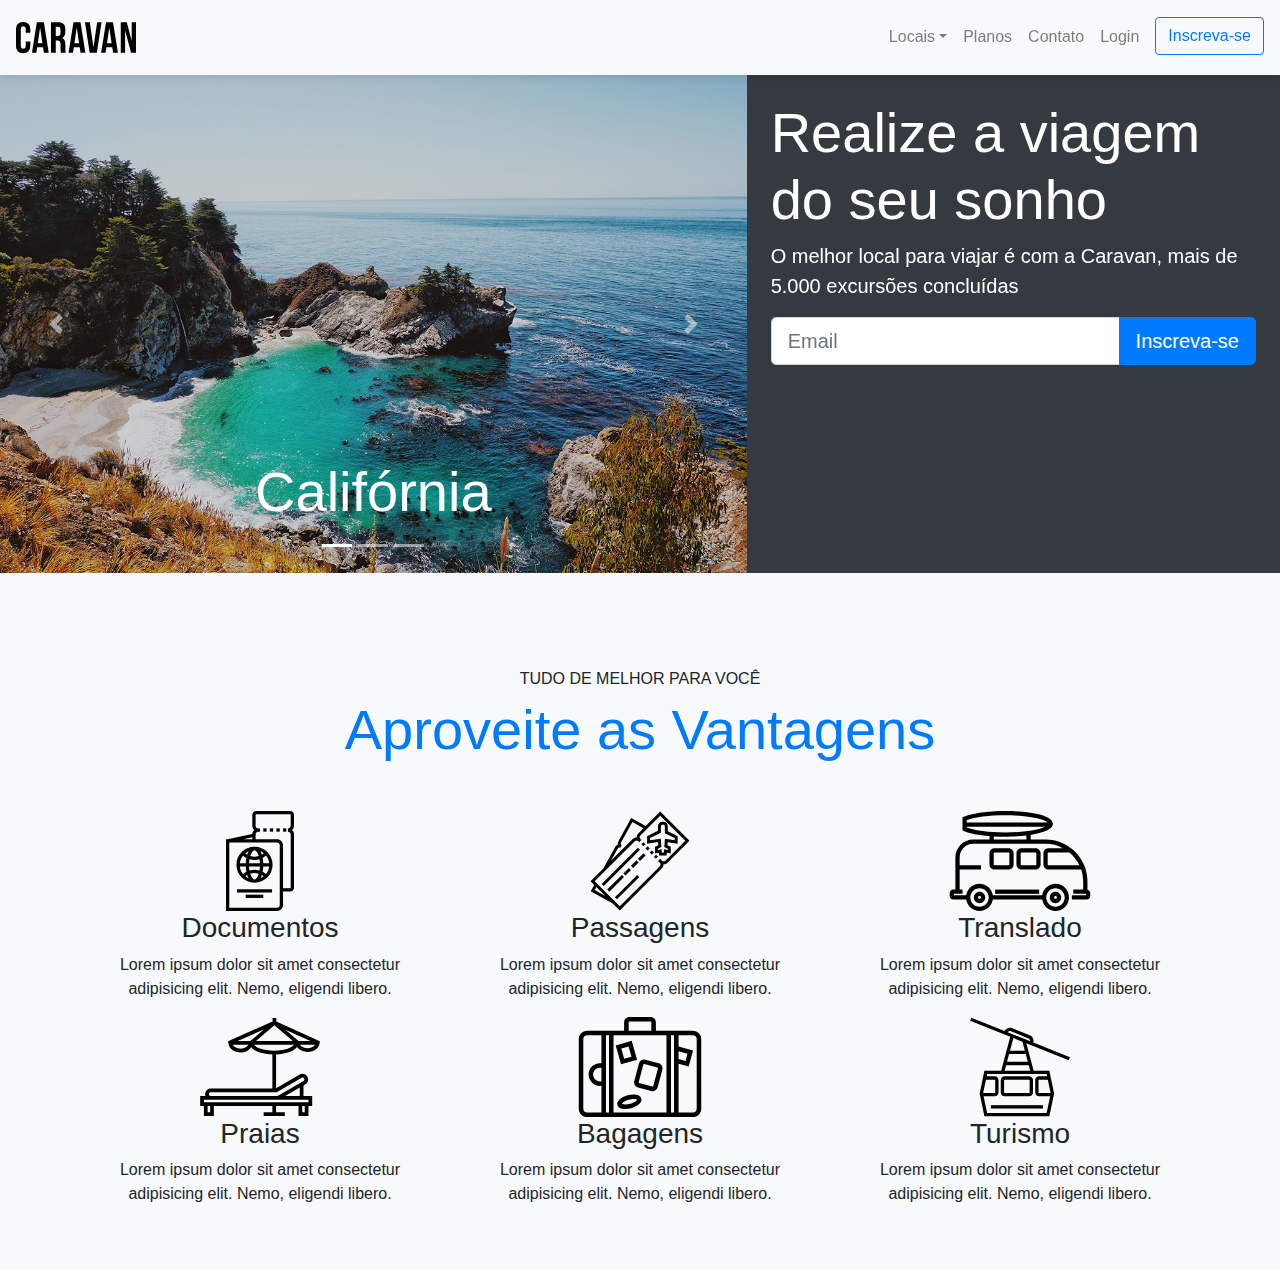
==== index.html @ a99bff63 "chore: add a section for the available services" ====
<!DOCTYPE html>
<html lang="en">
<head>
    <meta charset="UTF-8">
    <meta name="viewport" content="width=device-width, initial-scale=1.0">
    <title>Caravan</title>
    <link rel="stylesheet" href="css/bootstrap.css">
    <link rel="stylesheet" href="css/style.css">
</head>
<body>
    <nav class="navbar navbar-expand-md navbar-light bg-light fixed-top py-3 box-shadow">
        <a href="index.html" class="navbar-brand">
            <img src="img/caravan.svg" alt="Caravan">
        </a>
        <button class="navbar-toggler" type="button" data-toggle="collapse" data-target="#navbarSupportedContent" aria-controls="navbarSupportedContent" aria-expanded="false" aria-label="Toggle navigation">
            <span class="navbar-toggler-icon"></span>
        </button>

        <div class="collapse navbar-collapse" id="navbarSupportedContent">
            <ul class="navbar-nav ml-auto">
                <li class="nav-item dropdown">
                    <a class="nav-link dropdown-toggle" href="#" id="navbarDropdown" role="button" data-toggle="dropdown" aria-haspopup="true" aria-expanded="false">Locais</a>
                    <div class="dropdown-menu" aria-labelledby="navbarDropdown">
                        <a class="dropdown-item" href="local.html">California</a>
                        <a class="dropdown-item" href="local.html">Paris</a>
                        <a class="dropdown-item" href="local.html">Dublin</a>
                    </div>
                </li>
                <li class="nav-item">
                    <a class="nav-link" href="planos.html">Planos</a>
                </li>
                <li class="nav-item">
                    <a class="nav-link" href="contato.html">Contato</a>
                </li>
                <li class="nav-item">
                    <a class="nav-link" href="#">Login</a>
                </li>
                <li class="nav-item">
                    <a class="btn btn-outline-primary ml-md-2" href="#">Inscreva-se</a>
                </li>
            </ul>
        </div>
    </nav>

    <section class="container-fluid">
        <div class="row bg-dark text-white">
            
            <div class="col-lg-7 p-0">
                <div id="carouselCidades" class="carousel slide" data-ride="carousel">
                    <ol class="carousel-indicators">
                      <li data-target="#carouselCidades" data-slide-to="0" class="active"></li>
                      <li data-target="#carouselCidades" data-slide-to="1"></li>
                      <li data-target="#carouselCidades" data-slide-to="2"></li>
                    </ol>
                    <div class="carousel-inner">
                      <div class="carousel-item active">
                        <img class="d-block w-100" src="img/california.jpg" alt="California">
                        <div class="carousel-caption">
                            <h3 class="display-4">Califórnia</h3>
                        </div>
                      </div>
                      <div class="carousel-item">
                        <img class="d-block w-100" src="img/paris.jpg" alt="Paris">
                        <div class="carousel-caption">
                            <h3 class="display-4">Paris</h3>
                        </div>
                      </div>
                      <div class="carousel-item">
                        <img class="d-block w-100" src="img/dublin.jpg" alt="Dublin">
                        <div class="carousel-caption">
                            <h3 class="display-4">Dublin</h3>
                        </div>
                      </div>
                    </div>
                    <a class="carousel-control-prev" href="#carouselCidades" role="button" data-slide="prev">
                      <span class="carousel-control-prev-icon" aria-hidden="true"></span>
                      <span class="sr-only">Anterior</span>
                    </a>
                    <a class="carousel-control-next" href="#carouselCidades" role="button" data-slide="next">
                      <span class="carousel-control-next-icon" aria-hidden="true"></span>
                      <span class="sr-only">Próximo</span>
                    </a>
                  </div>
            </div>
            
            <div class="col-lg-5 p-4">
                
                <h1 class="display-4">Realize a viagem do seu sonho</h1>
                <p class="lead">O melhor local para viajar é com a Caravan, mais de 5.000 excursões concluídas</p>
                <form action="">
                    <div class="input-group input-group-lg">
                        <input type="text" class="form-control" placeholder="Email" aria-label="Email">
                        <span class="input-group-append">
                        <button class="btn btn-primary" type="button">Inscreva-se</button>
                        </span>
                    </div>
                </form>
            </div>
        </div>
    </section>

    <section class="py-5 bg-light text-center">
        <div class="container">
            <div class="my-5">
                <span class="h6 d-block">TUDO DE MELHOR PARA VOCÊ</span>
                <h2 class="display-4 text-primary">Aproveite as Vantagens</h2>
            </div>
            
            <div class="row">
                <div class="col-xl-4 col-md-6">
                    <div style="height: 100px;" class="d-flex justify-content-center">
                        <img src="img/icones/passaporte.svg" alt="Passaporte">
                    </div>
                    <h3>Documentos</h3>
                    <p>Lorem ipsum dolor sit amet consectetur adipisicing elit. Nemo, eligendi libero.</p>
                </div>

                <div class="col-xl-4 col-md-6">
                    <div style="height: 100px;" class="d-flex justify-content-center">
                        <img src="img/icones/passagens.svg" alt="Passagens">
                    </div>
                    <h3>Passagens</h3>
                    <p>Lorem ipsum dolor sit amet consectetur adipisicing elit. Nemo, eligendi libero.</p>
                </div>

                <div class="col-xl-4 col-md-6">
                    <div style="height: 100px;" class="d-flex justify-content-center">
                        <img src="img/icones/translado.svg" alt="Translado">
                    </div>
                    <h3>Translado</h3>
                    <p>Lorem ipsum dolor sit amet consectetur adipisicing elit. Nemo, eligendi libero.</p>
                </div>

                <div class="col-xl-4 col-md-6">
                    <div style="height: 100px;" class="d-flex justify-content-center">
                        <img src="img/icones/praias.svg" alt="Praias">
                    </div>
                    <h3>Praias</h3>
                    <p>Lorem ipsum dolor sit amet consectetur adipisicing elit. Nemo, eligendi libero.</p>
                </div>

                <div class="col-xl-4 col-md-6">
                    <div style="height: 100px;" class="d-flex justify-content-center">
                        <img src="img/icones/bagagens.svg" alt="Bagagens">
                    </div>
                    <h3>Bagagens</h3>
                    <p>Lorem ipsum dolor sit amet consectetur adipisicing elit. Nemo, eligendi libero.</p>
                </div>

                <div class="col-xl-4 col-md-6">
                    <div style="height: 100px;" class="d-flex justify-content-center">
                        <img src="img/icones/turismo.svg" alt="Turismo">
                    </div>
                    <h3>Turismo</h3>
                    <p>Lorem ipsum dolor sit amet consectetur adipisicing elit. Nemo, eligendi libero.</p>
                </div>
            </div>
        </div>
    </section>



    <script type="text/javascript" src="js/jquery-3.2.1.slim.min.js"></script>
    <script type="text/javascript" src="js/popper.min.js"></script>
    <script type="text/javascript" src="js/bootstrap.js"></script>
    <script type="text/javascript" src="js/app.js"></script>
</body>
</html>
---- css/style.css ----
body {
    height: 300px;
    padding-top: 75px;
}

.box-shadow {
    box-shadow: 0 2px 4px 0 rgba(0, 0, 0, 0.05),
                0 4px 8px 0 rgba(0, 0, 0, 0.05);
}
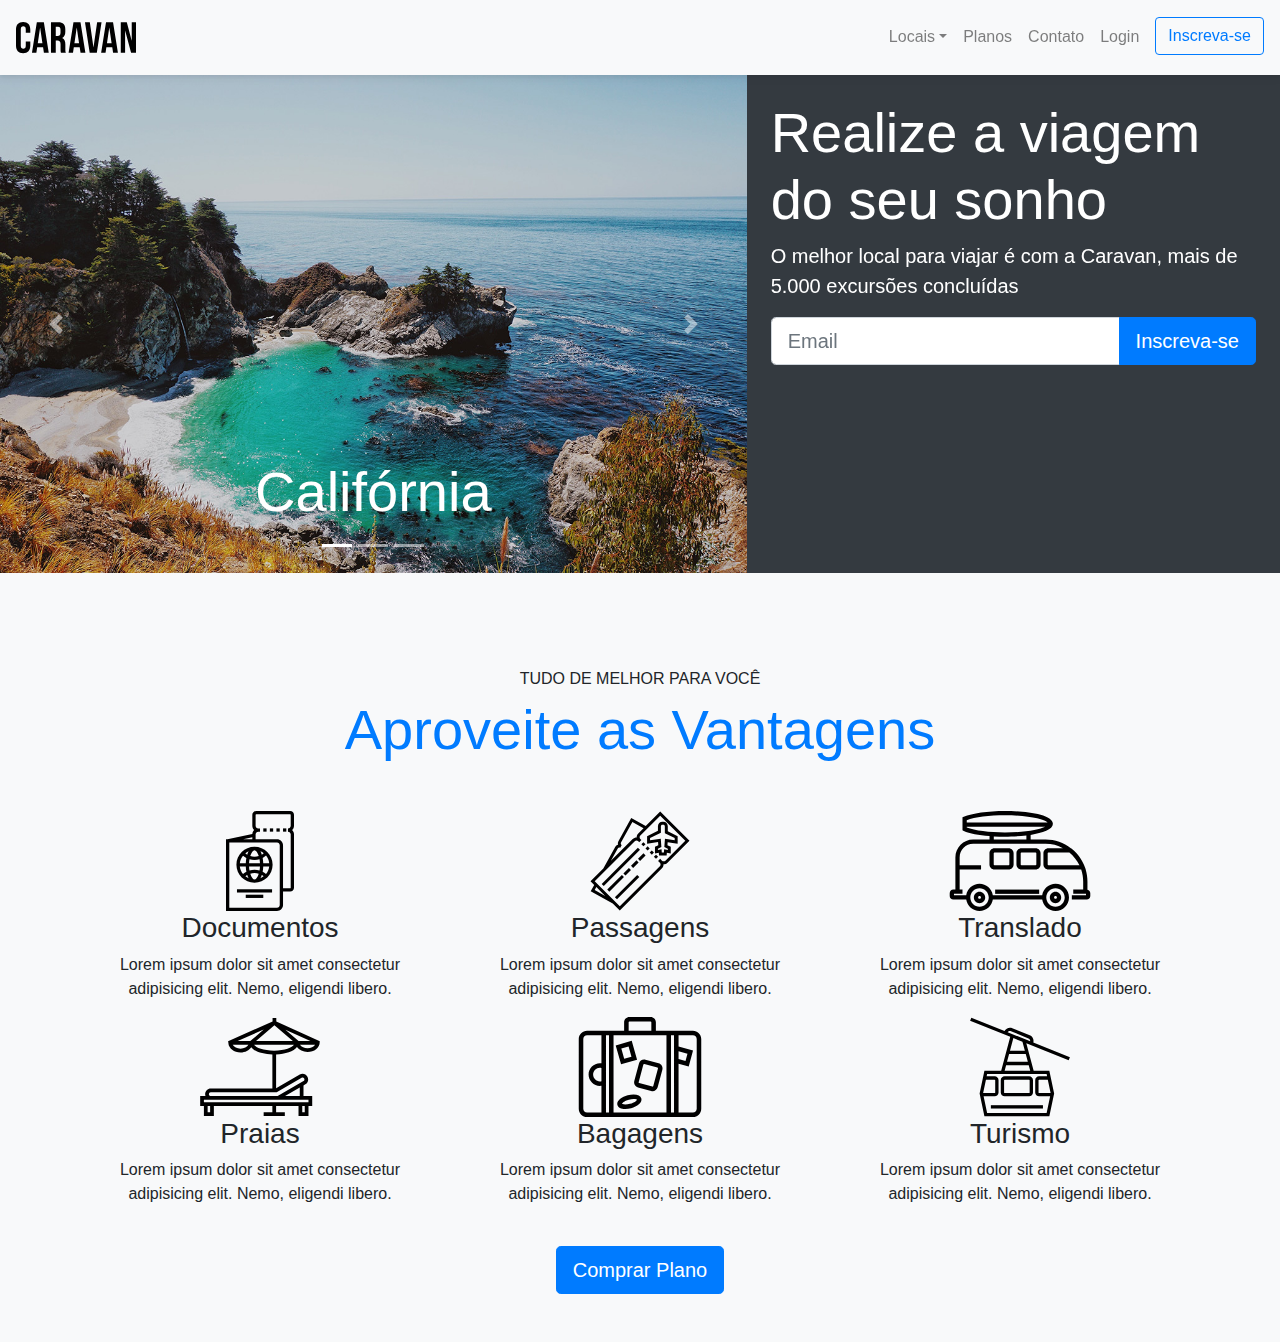
==== commit e563df68: "feat: add a button to the section for the available services" ====
--- a/index.html
+++ b/index.html
@@ -155,6 +155,8 @@
                     <p>Lorem ipsum dolor sit amet consectetur adipisicing elit. Nemo, eligendi libero.</p>
                 </div>
             </div>
+
+            <a href="planos.html" class="btn btn-primary btn-lg mt-4">Comprar Plano</a>
         </div>
     </section>
 
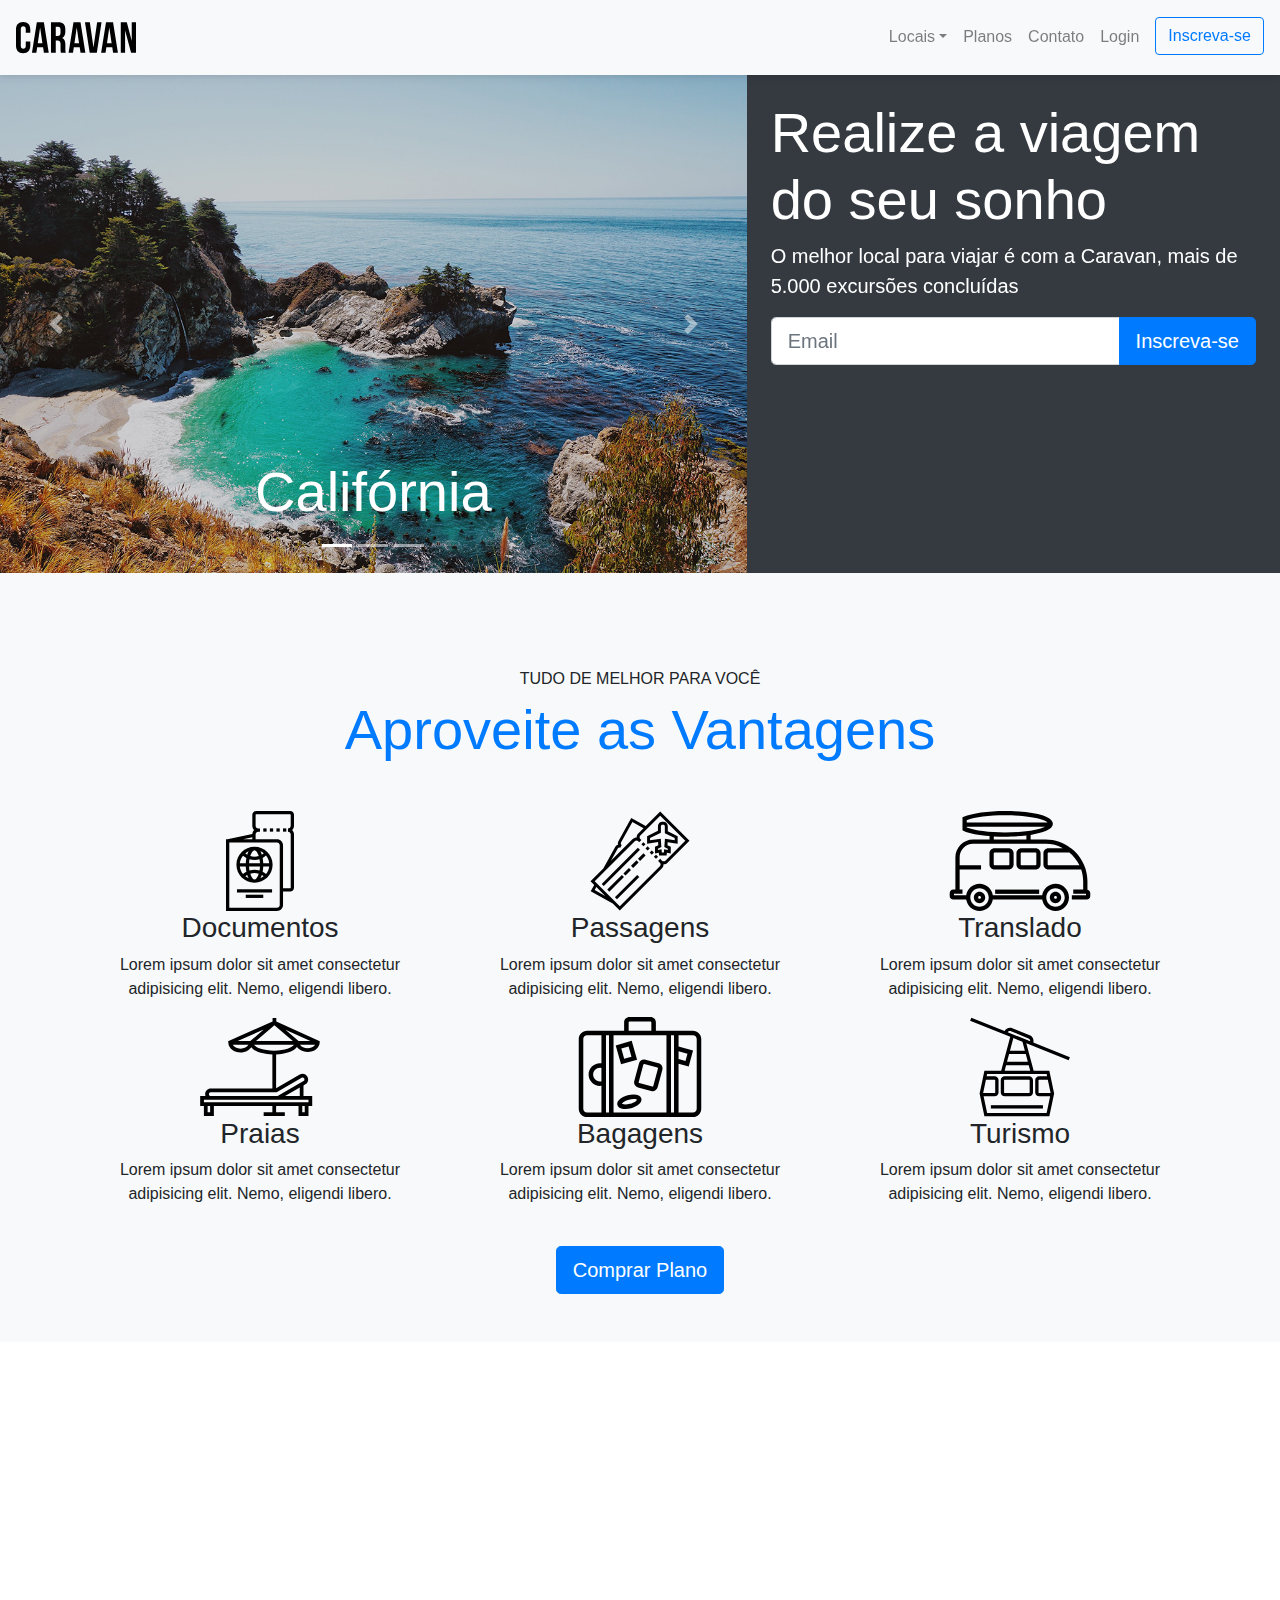
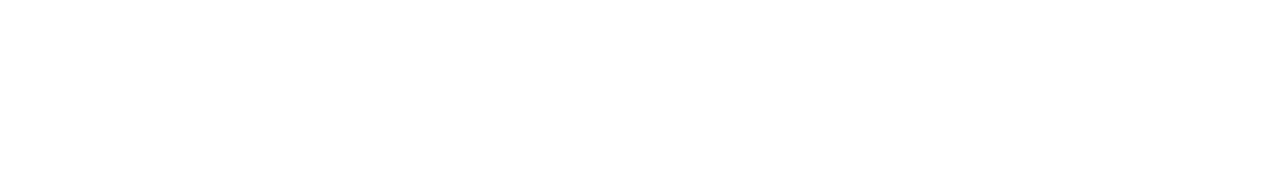
==== commit 6f502b23: "chore: add a blockquote section" ====
--- a/index.html
+++ b/index.html
@@ -160,6 +160,13 @@
         </div>
     </section>
 
+    <section id="home-quote" class="p-md-5">
+        <blockquote class="blockquote text-center text-white p-md-5 p-3">
+            <p class="display-4"><em>"A felicidade não está na estrada que leva a algum lugar. A felicidade é a própria estrada.</em></p>
+            <footer class="blockquote-footer text-white">Bob Dylan</footer>
+        </blockquote>
+    </section>
+
 
 
     <script type="text/javascript" src="js/jquery-3.2.1.slim.min.js"></script>
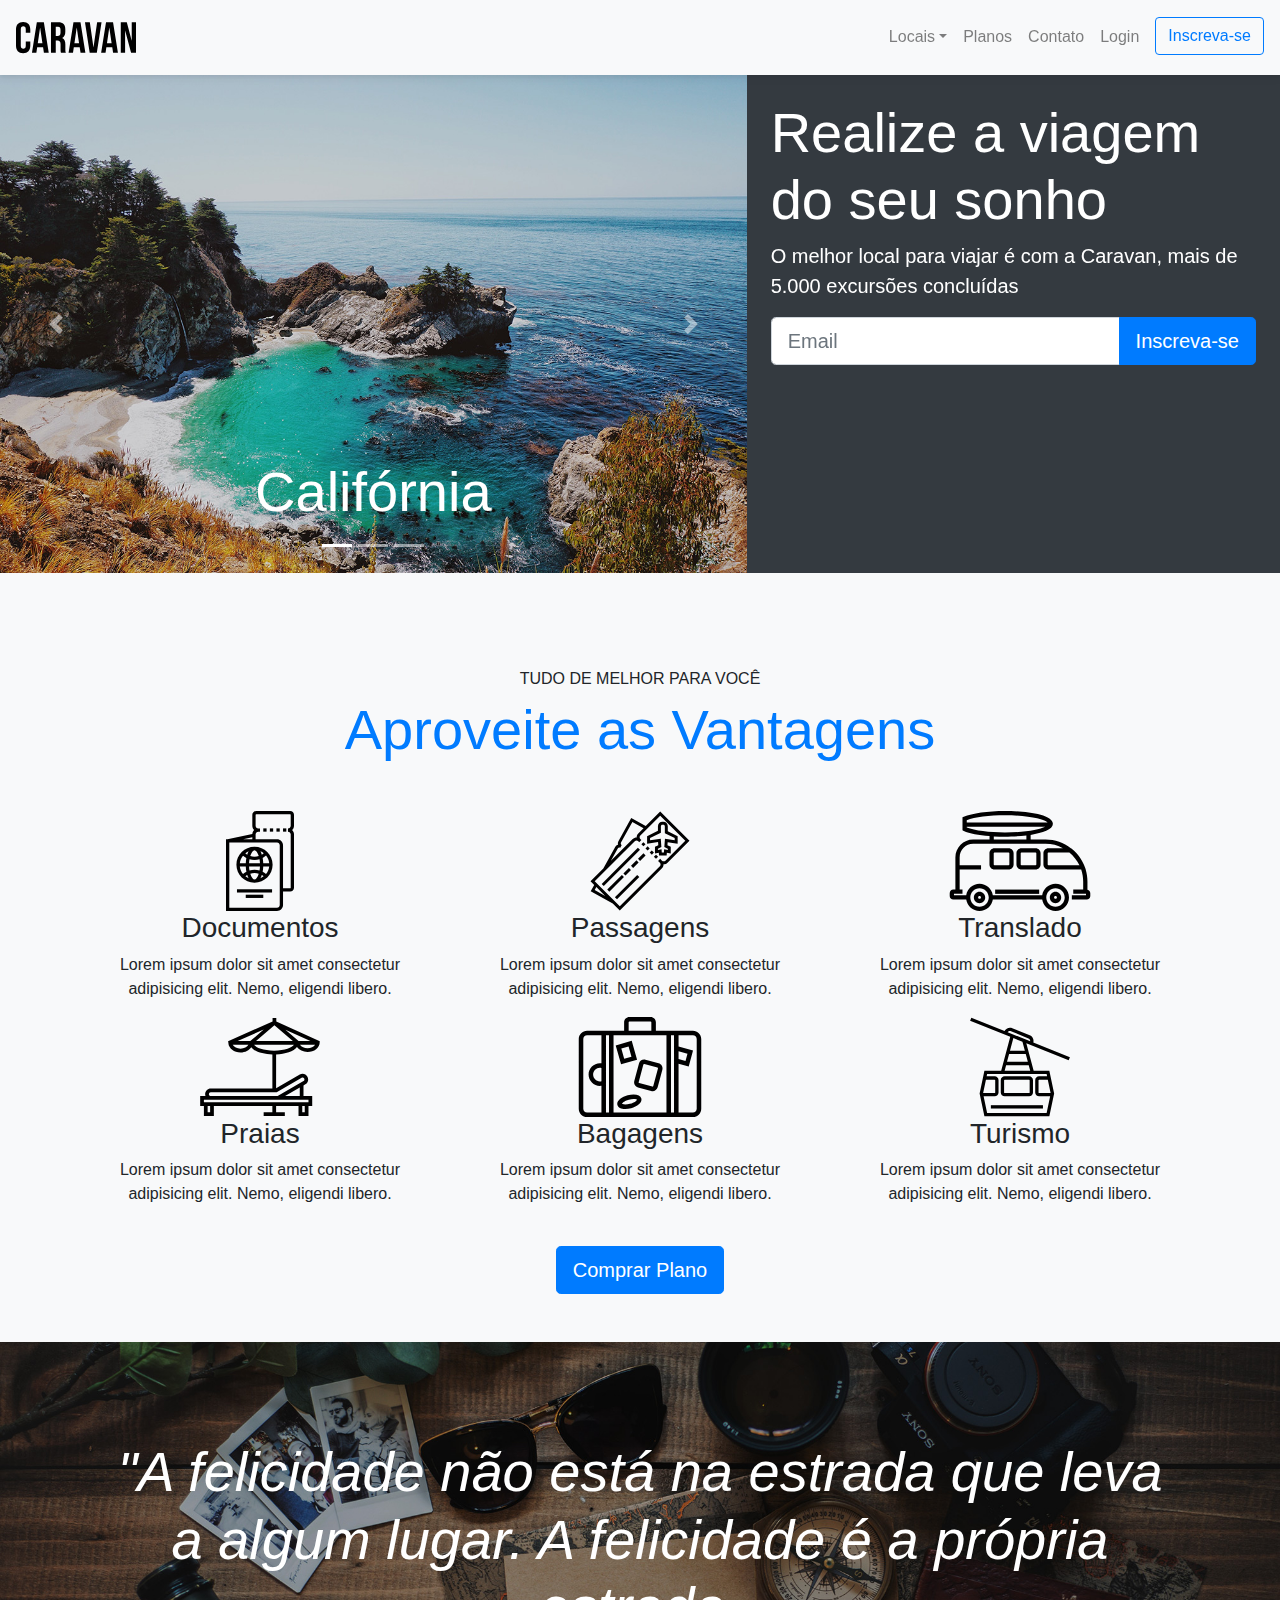
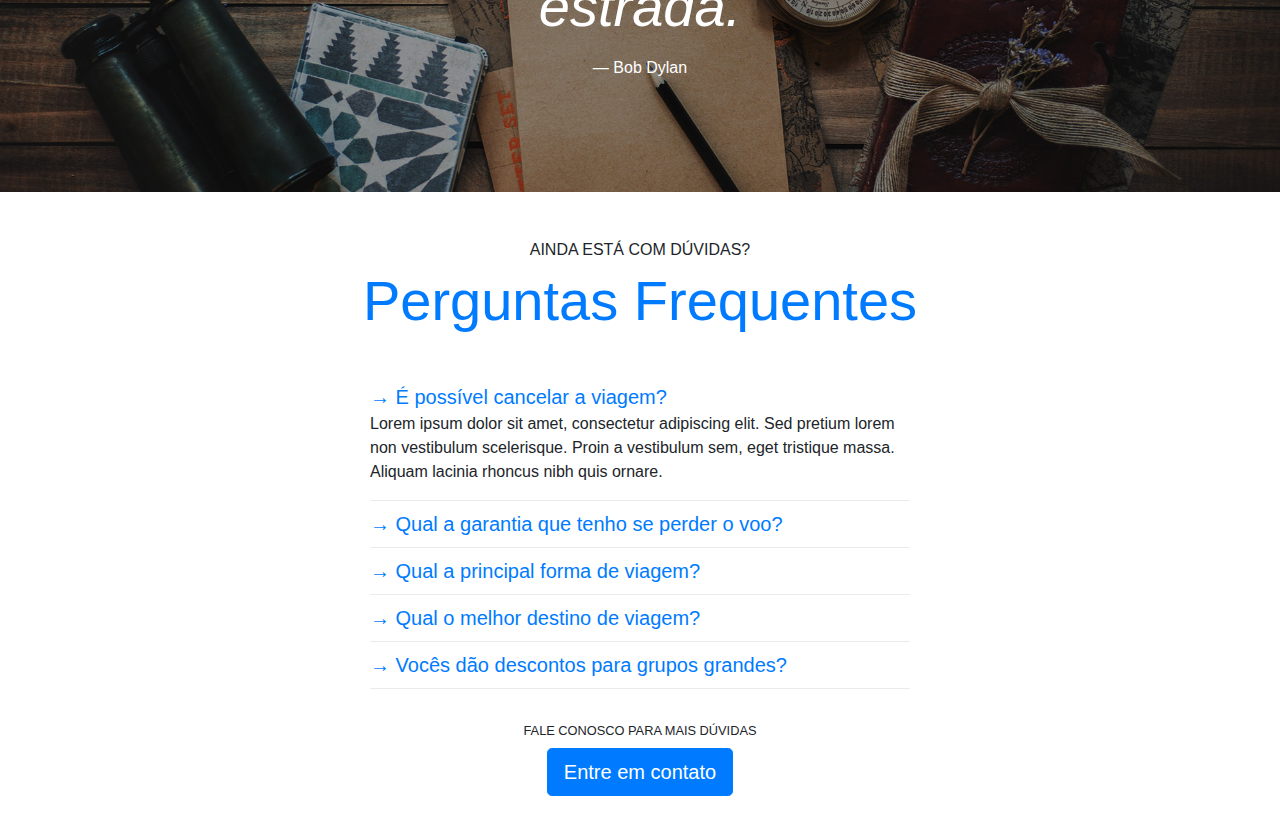
==== commit 4a273919: "chore: add dropdown to the question section" ====
--- a/index.html
+++ b/index.html
@@ -167,7 +167,56 @@
         </blockquote>
     </section>
 
-
+    <section class="container">
+        <div class="my-5 text-center">
+            <span class="h6 d-block">AINDA ESTÁ COM DÚVIDAS?</span>
+            <h2 class="display-4 text-primary">Perguntas Frequentes</h2>
+        </div>
+
+        <div class="row justify-content-center">
+            <div class="col-6" id="perguntasFrequentes" data-children=".pergunta">
+                <div class="pergunta">
+                    <a class="lead" data-toggle="collapse" href="#pergunta1" aria-expanded="true" aria-controls="pergunta1">→ É possível cancelar a viagem?</a>
+                    <div id="pergunta1" class="collapse show" data-parent="#perguntasFrequentes" role="tabpanel">
+                        <p>Lorem ipsum dolor sit amet, consectetur adipiscing elit. Sed pretium lorem non vestibulum scelerisque. Proin a vestibulum sem, eget tristique massa. Aliquam lacinia rhoncus nibh quis ornare.</p>
+                    </div>
+                </div>
+                <div class="dropdown-divider"></div>
+                <div class="pergunta">
+                    <a class="lead" data-toggle="collapse" href="#pergunta2" aria-expanded="true" aria-controls="pergunta2">→ Qual a garantia que tenho se perder o voo?</a>
+                    <div id="pergunta2" class="collapse" data-parent="#perguntasFrequentes" role="tabpanel">
+                        <p>Lorem ipsum dolor sit amet, consectetur adipiscing elit. Sed pretium lorem non vestibulum scelerisque. Proin a vestibulum sem, eget tristique massa. Aliquam lacinia rhoncus nibh quis ornare.</p>
+                    </div>
+                </div>
+                <div class="dropdown-divider"></div>
+                <div class="pergunta">
+                    <a class="lead" data-toggle="collapse" href="#pergunta3" aria-expanded="true" aria-controls="pergunta3">→ Qual a principal forma de viagem?</a>
+                    <div id="pergunta3" class="collapse" data-parent="#perguntasFrequentes"  role="tabpanel">
+                        <p>Lorem ipsum dolor sit amet, consectetur adipiscing elit. Sed pretium lorem non vestibulum scelerisque. Proin a vestibulum sem, eget tristique massa. Aliquam lacinia rhoncus nibh quis ornare.</p>
+                    </div>
+                </div>
+                <div class="dropdown-divider"></div>
+                <div class="pergunta">
+                    <a class="lead" data-toggle="collapse" href="#pergunta4" aria-expanded="true" aria-controls="pergunta4">→ Qual o melhor destino de viagem?</a>
+                    <div id="pergunta4" class="collapse" data-parent="#perguntasFrequentes" role="tabpanel">
+                        <p>Lorem ipsum dolor sit amet, consectetur adipiscing elit. Sed pretium lorem non vestibulum scelerisque. Proin a vestibulum sem, eget tristique massa. Aliquam lacinia rhoncus nibh quis ornare.</p>
+                    </div>
+                </div>
+                <div class="dropdown-divider"></div>
+                <div class="pergunta">
+                    <a class="lead" data-toggle="collapse" href="#pergunta5" aria-expanded="true" aria-controls="pergunta5">→ Vocês dão descontos para grupos grandes?</a>
+                    <div id="pergunta5" class="collapse" data-parent="#perguntasFrequentes" role="tabpanel">
+                        <p>Lorem ipsum dolor sit amet, consectetur adipiscing elit. Sed pretium lorem non vestibulum scelerisque. Proin a vestibulum sem, eget tristique massa. Aliquam lacinia rhoncus nibh quis ornare.</p>
+                    </div>
+                </div>
+                <div class="dropdown-divider"></div>
+            </div>
+        </div>
+        <div class="text-center my-4">
+            <p class="small m-2">FALE CONOSCO PARA MAIS DÚVIDAS</p>
+            <a class="btn btn-primary btn-lg" href="contato.html">Entre em contato</a>
+        </div>
+    </section>
 
     <script type="text/javascript" src="js/jquery-3.2.1.slim.min.js"></script>
     <script type="text/javascript" src="js/popper.min.js"></script>
--- a/css/style.css
+++ b/css/style.css
@@ -1,9 +1,27 @@
 body {
-    height: 300px;
     padding-top: 75px;
 }
 
 .box-shadow {
     box-shadow: 0 2px 4px 0 rgba(0, 0, 0, 0.05),
-                0 4px 8px 0 rgba(0, 0, 0, 0.05);
+        0 4px 8px 0 rgba(0, 0, 0, 0.05);
+}
+
+#home-quote {
+    background: url('../img/bg-quote.jpg') center center;
+    background-size: cover;
+}
+
+@media (max-width: 767px) {
+    #home-quote .display-4 {
+        font-size: 2.5rem;
+    }
+
+    body {
+        padding-top: 0px;
+    }
+
+    .fixed-top {
+        position: relative;
+    }
 }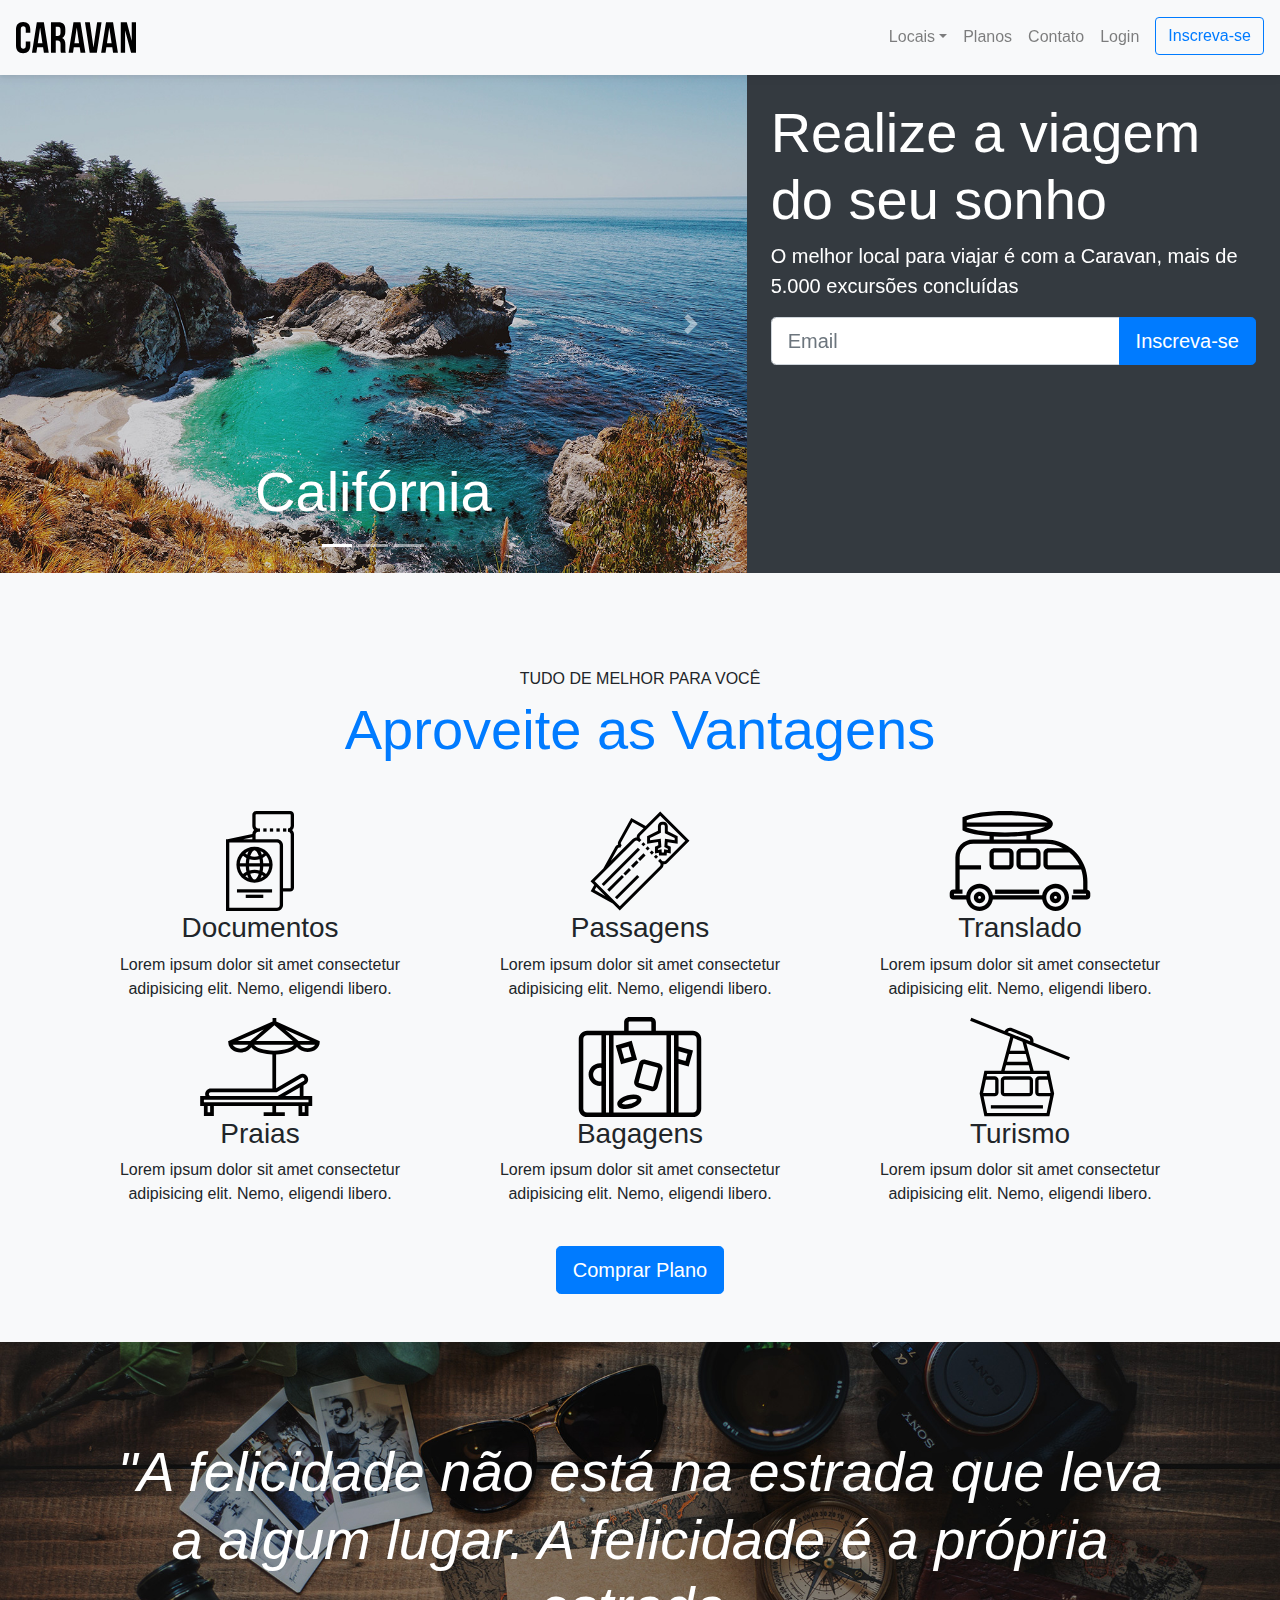
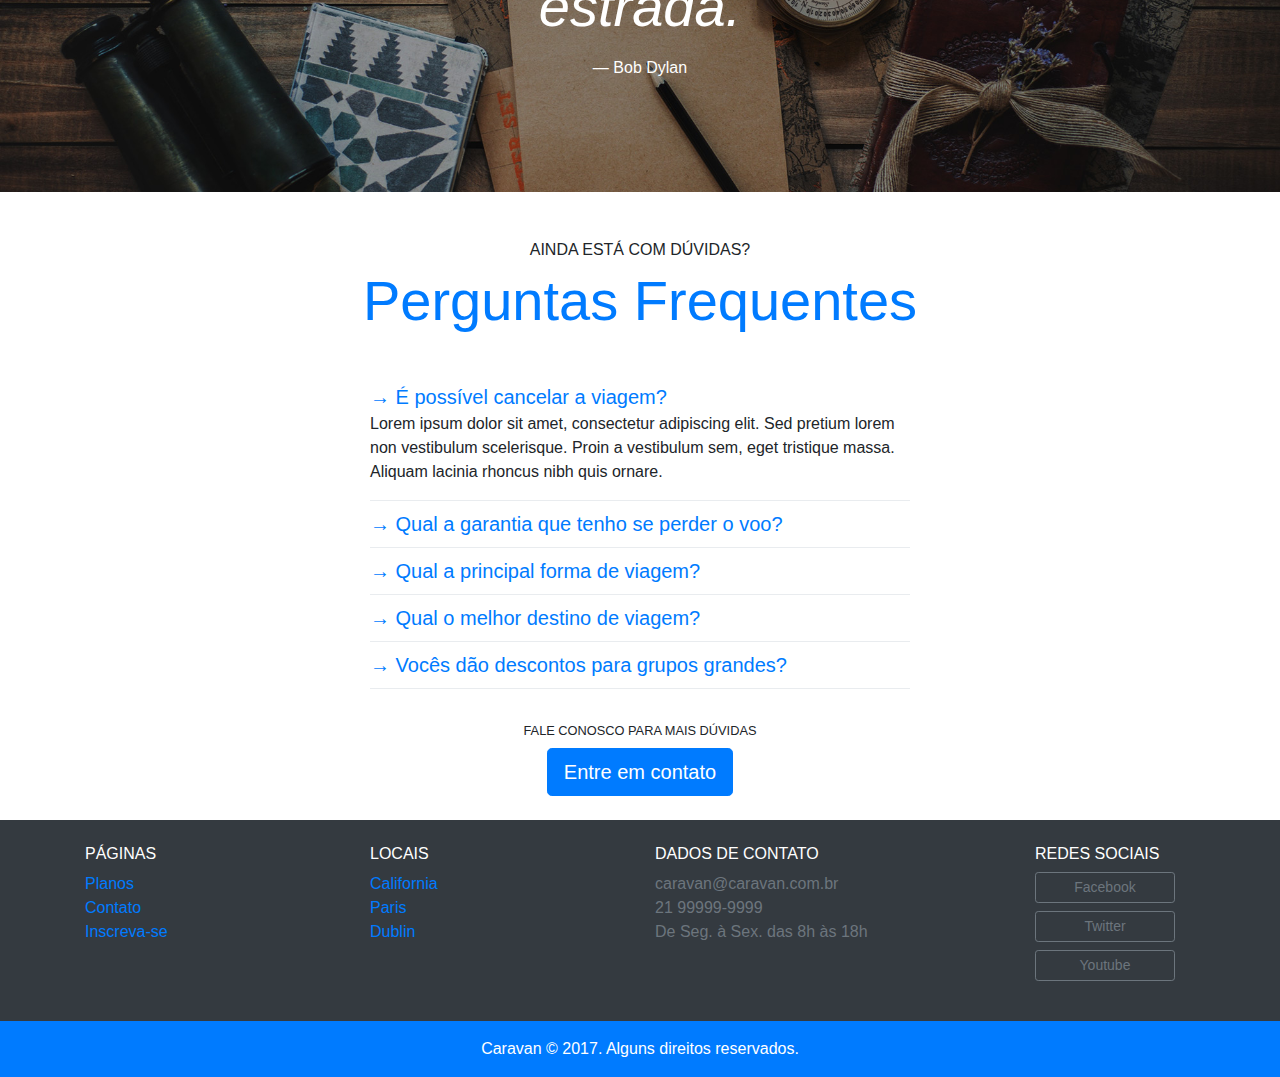
==== commit 60203af1: "chore: add footer section" ====
--- a/index.html
+++ b/index.html
@@ -1,5 +1,6 @@
 <!DOCTYPE html>
 <html lang="en">
+
 <head>
     <meta charset="UTF-8">
     <meta name="viewport" content="width=device-width, initial-scale=1.0">
@@ -7,19 +8,22 @@
     <link rel="stylesheet" href="css/bootstrap.css">
     <link rel="stylesheet" href="css/style.css">
 </head>
+
 <body>
     <nav class="navbar navbar-expand-md navbar-light bg-light fixed-top py-3 box-shadow">
         <a href="index.html" class="navbar-brand">
             <img src="img/caravan.svg" alt="Caravan">
         </a>
-        <button class="navbar-toggler" type="button" data-toggle="collapse" data-target="#navbarSupportedContent" aria-controls="navbarSupportedContent" aria-expanded="false" aria-label="Toggle navigation">
+        <button class="navbar-toggler" type="button" data-toggle="collapse" data-target="#navbarSupportedContent"
+            aria-controls="navbarSupportedContent" aria-expanded="false" aria-label="Toggle navigation">
             <span class="navbar-toggler-icon"></span>
         </button>
 
         <div class="collapse navbar-collapse" id="navbarSupportedContent">
             <ul class="navbar-nav ml-auto">
                 <li class="nav-item dropdown">
-                    <a class="nav-link dropdown-toggle" href="#" id="navbarDropdown" role="button" data-toggle="dropdown" aria-haspopup="true" aria-expanded="false">Locais</a>
+                    <a class="nav-link dropdown-toggle" href="#" id="navbarDropdown" role="button"
+                        data-toggle="dropdown" aria-haspopup="true" aria-expanded="false">Locais</a>
                     <div class="dropdown-menu" aria-labelledby="navbarDropdown">
                         <a class="dropdown-item" href="local.html">California</a>
                         <a class="dropdown-item" href="local.html">Paris</a>
@@ -44,54 +48,54 @@
 
     <section class="container-fluid">
         <div class="row bg-dark text-white">
-            
+
             <div class="col-lg-7 p-0">
                 <div id="carouselCidades" class="carousel slide" data-ride="carousel">
                     <ol class="carousel-indicators">
-                      <li data-target="#carouselCidades" data-slide-to="0" class="active"></li>
-                      <li data-target="#carouselCidades" data-slide-to="1"></li>
-                      <li data-target="#carouselCidades" data-slide-to="2"></li>
+                        <li data-target="#carouselCidades" data-slide-to="0" class="active"></li>
+                        <li data-target="#carouselCidades" data-slide-to="1"></li>
+                        <li data-target="#carouselCidades" data-slide-to="2"></li>
                     </ol>
                     <div class="carousel-inner">
-                      <div class="carousel-item active">
-                        <img class="d-block w-100" src="img/california.jpg" alt="California">
-                        <div class="carousel-caption">
-                            <h3 class="display-4">Califórnia</h3>
+                        <div class="carousel-item active">
+                            <img class="d-block w-100" src="img/california.jpg" alt="California">
+                            <div class="carousel-caption">
+                                <h3 class="display-4">Califórnia</h3>
+                            </div>
                         </div>
-                      </div>
-                      <div class="carousel-item">
-                        <img class="d-block w-100" src="img/paris.jpg" alt="Paris">
-                        <div class="carousel-caption">
-                            <h3 class="display-4">Paris</h3>
+                        <div class="carousel-item">
+                            <img class="d-block w-100" src="img/paris.jpg" alt="Paris">
+                            <div class="carousel-caption">
+                                <h3 class="display-4">Paris</h3>
+                            </div>
                         </div>
-                      </div>
-                      <div class="carousel-item">
-                        <img class="d-block w-100" src="img/dublin.jpg" alt="Dublin">
-                        <div class="carousel-caption">
-                            <h3 class="display-4">Dublin</h3>
+                        <div class="carousel-item">
+                            <img class="d-block w-100" src="img/dublin.jpg" alt="Dublin">
+                            <div class="carousel-caption">
+                                <h3 class="display-4">Dublin</h3>
+                            </div>
                         </div>
-                      </div>
                     </div>
                     <a class="carousel-control-prev" href="#carouselCidades" role="button" data-slide="prev">
-                      <span class="carousel-control-prev-icon" aria-hidden="true"></span>
-                      <span class="sr-only">Anterior</span>
+                        <span class="carousel-control-prev-icon" aria-hidden="true"></span>
+                        <span class="sr-only">Anterior</span>
                     </a>
                     <a class="carousel-control-next" href="#carouselCidades" role="button" data-slide="next">
-                      <span class="carousel-control-next-icon" aria-hidden="true"></span>
-                      <span class="sr-only">Próximo</span>
+                        <span class="carousel-control-next-icon" aria-hidden="true"></span>
+                        <span class="sr-only">Próximo</span>
                     </a>
-                  </div>
-            </div>
-            
+                </div>
+            </div>
+
             <div class="col-lg-5 p-4">
-                
+
                 <h1 class="display-4">Realize a viagem do seu sonho</h1>
                 <p class="lead">O melhor local para viajar é com a Caravan, mais de 5.000 excursões concluídas</p>
                 <form action="">
                     <div class="input-group input-group-lg">
                         <input type="text" class="form-control" placeholder="Email" aria-label="Email">
                         <span class="input-group-append">
-                        <button class="btn btn-primary" type="button">Inscreva-se</button>
+                            <button class="btn btn-primary" type="button">Inscreva-se</button>
                         </span>
                     </div>
                 </form>
@@ -105,7 +109,7 @@
                 <span class="h6 d-block">TUDO DE MELHOR PARA VOCÊ</span>
                 <h2 class="display-4 text-primary">Aproveite as Vantagens</h2>
             </div>
-            
+
             <div class="row">
                 <div class="col-xl-4 col-md-6">
                     <div style="height: 100px;" class="d-flex justify-content-center">
@@ -162,7 +166,8 @@
 
     <section id="home-quote" class="p-md-5">
         <blockquote class="blockquote text-center text-white p-md-5 p-3">
-            <p class="display-4"><em>"A felicidade não está na estrada que leva a algum lugar. A felicidade é a própria estrada.</em></p>
+            <p class="display-4"><em>"A felicidade não está na estrada que leva a algum lugar. A felicidade é a própria
+                    estrada.</em></p>
             <footer class="blockquote-footer text-white">Bob Dylan</footer>
         </blockquote>
     </section>
@@ -176,37 +181,52 @@
         <div class="row justify-content-center">
             <div class="col-6" id="perguntasFrequentes" data-children=".pergunta">
                 <div class="pergunta">
-                    <a class="lead" data-toggle="collapse" href="#pergunta1" aria-expanded="true" aria-controls="pergunta1">→ É possível cancelar a viagem?</a>
+                    <a class="lead" data-toggle="collapse" href="#pergunta1" aria-expanded="true"
+                        aria-controls="pergunta1">→ É possível cancelar a viagem?</a>
                     <div id="pergunta1" class="collapse show" data-parent="#perguntasFrequentes" role="tabpanel">
-                        <p>Lorem ipsum dolor sit amet, consectetur adipiscing elit. Sed pretium lorem non vestibulum scelerisque. Proin a vestibulum sem, eget tristique massa. Aliquam lacinia rhoncus nibh quis ornare.</p>
-                    </div>
-                </div>
-                <div class="dropdown-divider"></div>
-                <div class="pergunta">
-                    <a class="lead" data-toggle="collapse" href="#pergunta2" aria-expanded="true" aria-controls="pergunta2">→ Qual a garantia que tenho se perder o voo?</a>
+                        <p>Lorem ipsum dolor sit amet, consectetur adipiscing elit. Sed pretium lorem non vestibulum
+                            scelerisque. Proin a vestibulum sem, eget tristique massa. Aliquam lacinia rhoncus nibh quis
+                            ornare.</p>
+                    </div>
+                </div>
+                <div class="dropdown-divider"></div>
+                <div class="pergunta">
+                    <a class="lead" data-toggle="collapse" href="#pergunta2" aria-expanded="true"
+                        aria-controls="pergunta2">→ Qual a garantia que tenho se perder o voo?</a>
                     <div id="pergunta2" class="collapse" data-parent="#perguntasFrequentes" role="tabpanel">
-                        <p>Lorem ipsum dolor sit amet, consectetur adipiscing elit. Sed pretium lorem non vestibulum scelerisque. Proin a vestibulum sem, eget tristique massa. Aliquam lacinia rhoncus nibh quis ornare.</p>
-                    </div>
-                </div>
-                <div class="dropdown-divider"></div>
-                <div class="pergunta">
-                    <a class="lead" data-toggle="collapse" href="#pergunta3" aria-expanded="true" aria-controls="pergunta3">→ Qual a principal forma de viagem?</a>
-                    <div id="pergunta3" class="collapse" data-parent="#perguntasFrequentes"  role="tabpanel">
-                        <p>Lorem ipsum dolor sit amet, consectetur adipiscing elit. Sed pretium lorem non vestibulum scelerisque. Proin a vestibulum sem, eget tristique massa. Aliquam lacinia rhoncus nibh quis ornare.</p>
-                    </div>
-                </div>
-                <div class="dropdown-divider"></div>
-                <div class="pergunta">
-                    <a class="lead" data-toggle="collapse" href="#pergunta4" aria-expanded="true" aria-controls="pergunta4">→ Qual o melhor destino de viagem?</a>
+                        <p>Lorem ipsum dolor sit amet, consectetur adipiscing elit. Sed pretium lorem non vestibulum
+                            scelerisque. Proin a vestibulum sem, eget tristique massa. Aliquam lacinia rhoncus nibh quis
+                            ornare.</p>
+                    </div>
+                </div>
+                <div class="dropdown-divider"></div>
+                <div class="pergunta">
+                    <a class="lead" data-toggle="collapse" href="#pergunta3" aria-expanded="true"
+                        aria-controls="pergunta3">→ Qual a principal forma de viagem?</a>
+                    <div id="pergunta3" class="collapse" data-parent="#perguntasFrequentes" role="tabpanel">
+                        <p>Lorem ipsum dolor sit amet, consectetur adipiscing elit. Sed pretium lorem non vestibulum
+                            scelerisque. Proin a vestibulum sem, eget tristique massa. Aliquam lacinia rhoncus nibh quis
+                            ornare.</p>
+                    </div>
+                </div>
+                <div class="dropdown-divider"></div>
+                <div class="pergunta">
+                    <a class="lead" data-toggle="collapse" href="#pergunta4" aria-expanded="true"
+                        aria-controls="pergunta4">→ Qual o melhor destino de viagem?</a>
                     <div id="pergunta4" class="collapse" data-parent="#perguntasFrequentes" role="tabpanel">
-                        <p>Lorem ipsum dolor sit amet, consectetur adipiscing elit. Sed pretium lorem non vestibulum scelerisque. Proin a vestibulum sem, eget tristique massa. Aliquam lacinia rhoncus nibh quis ornare.</p>
-                    </div>
-                </div>
-                <div class="dropdown-divider"></div>
-                <div class="pergunta">
-                    <a class="lead" data-toggle="collapse" href="#pergunta5" aria-expanded="true" aria-controls="pergunta5">→ Vocês dão descontos para grupos grandes?</a>
+                        <p>Lorem ipsum dolor sit amet, consectetur adipiscing elit. Sed pretium lorem non vestibulum
+                            scelerisque. Proin a vestibulum sem, eget tristique massa. Aliquam lacinia rhoncus nibh quis
+                            ornare.</p>
+                    </div>
+                </div>
+                <div class="dropdown-divider"></div>
+                <div class="pergunta">
+                    <a class="lead" data-toggle="collapse" href="#pergunta5" aria-expanded="true"
+                        aria-controls="pergunta5">→ Vocês dão descontos para grupos grandes?</a>
                     <div id="pergunta5" class="collapse" data-parent="#perguntasFrequentes" role="tabpanel">
-                        <p>Lorem ipsum dolor sit amet, consectetur adipiscing elit. Sed pretium lorem non vestibulum scelerisque. Proin a vestibulum sem, eget tristique massa. Aliquam lacinia rhoncus nibh quis ornare.</p>
+                        <p>Lorem ipsum dolor sit amet, consectetur adipiscing elit. Sed pretium lorem non vestibulum
+                            scelerisque. Proin a vestibulum sem, eget tristique massa. Aliquam lacinia rhoncus nibh quis
+                            ornare.</p>
                     </div>
                 </div>
                 <div class="dropdown-divider"></div>
@@ -217,10 +237,58 @@
             <a class="btn btn-primary btn-lg" href="contato.html">Entre em contato</a>
         </div>
     </section>
+
+    <footer class="bg-dark text-white">
+        <div class="container py-4">
+            <div class="row">
+                <div class="col-md-3 col-6">
+                    <h4 class="h6">PÁGINAS</h4>
+                    <ul class="list-unstyled">
+                        <li><a href="planos.html">Planos</a></li>
+                        <li><a href="contato.html">Contato</a></li>
+                        <li><a href="inscricao.html">Inscreva-se</a></li>
+                    </ul>
+                </div>
+                <div class="col-md-3 col-6">
+                    <h4 class="h6">LOCAIS</h4>
+                    <ul class="list-unstyled">
+                        <li><a href="local.html">California</a></li>
+                        <li><a href="local.html">Paris</a></li>
+                        <li><a href="local.html">Dublin</a></li>
+                    </ul>
+                </div>
+                <div class="col-md-4">
+                    <h4 class="h6">DADOS DE CONTATO</h4>
+                    <ul class="list-unstyled text-secondary">
+                        <li>caravan@caravan.com.br</li>
+                        <li>21 99999-9999</li>
+                        <li>De Seg. à Sex. das 8h às 18h</li>
+                    </ul>
+                </div>
+                <div class="col-md-2">
+                    <h4 class="h6">REDES SOCIAIS</h4>
+                    <ul class="list-unstyled">
+                        <li><a class="btn btn-outline-secondary btn-sm btn-block mb-2" href="#"
+                                style="max-width: 140px">Facebook</a></li>
+                        <li><a class="btn btn-outline-secondary btn-sm btn-block mb-2" href="#"
+                                style="max-width: 140px">Twitter</a></li>
+                        <li><a class="btn btn-outline-secondary btn-sm btn-block mb-2" href="#"
+                                style="max-width: 140px">Youtube</a></li>
+                    </ul>
+                </div>
+            </div>
+        </div>
+
+        <div class="bg-primary text-center py-3">
+            <p class="mb-0">Caravan © 2017. Alguns direitos reservados.</p>
+        </div>
+
+    </footer>
 
     <script type="text/javascript" src="js/jquery-3.2.1.slim.min.js"></script>
     <script type="text/javascript" src="js/popper.min.js"></script>
     <script type="text/javascript" src="js/bootstrap.js"></script>
     <script type="text/javascript" src="js/app.js"></script>
 </body>
+
 </html>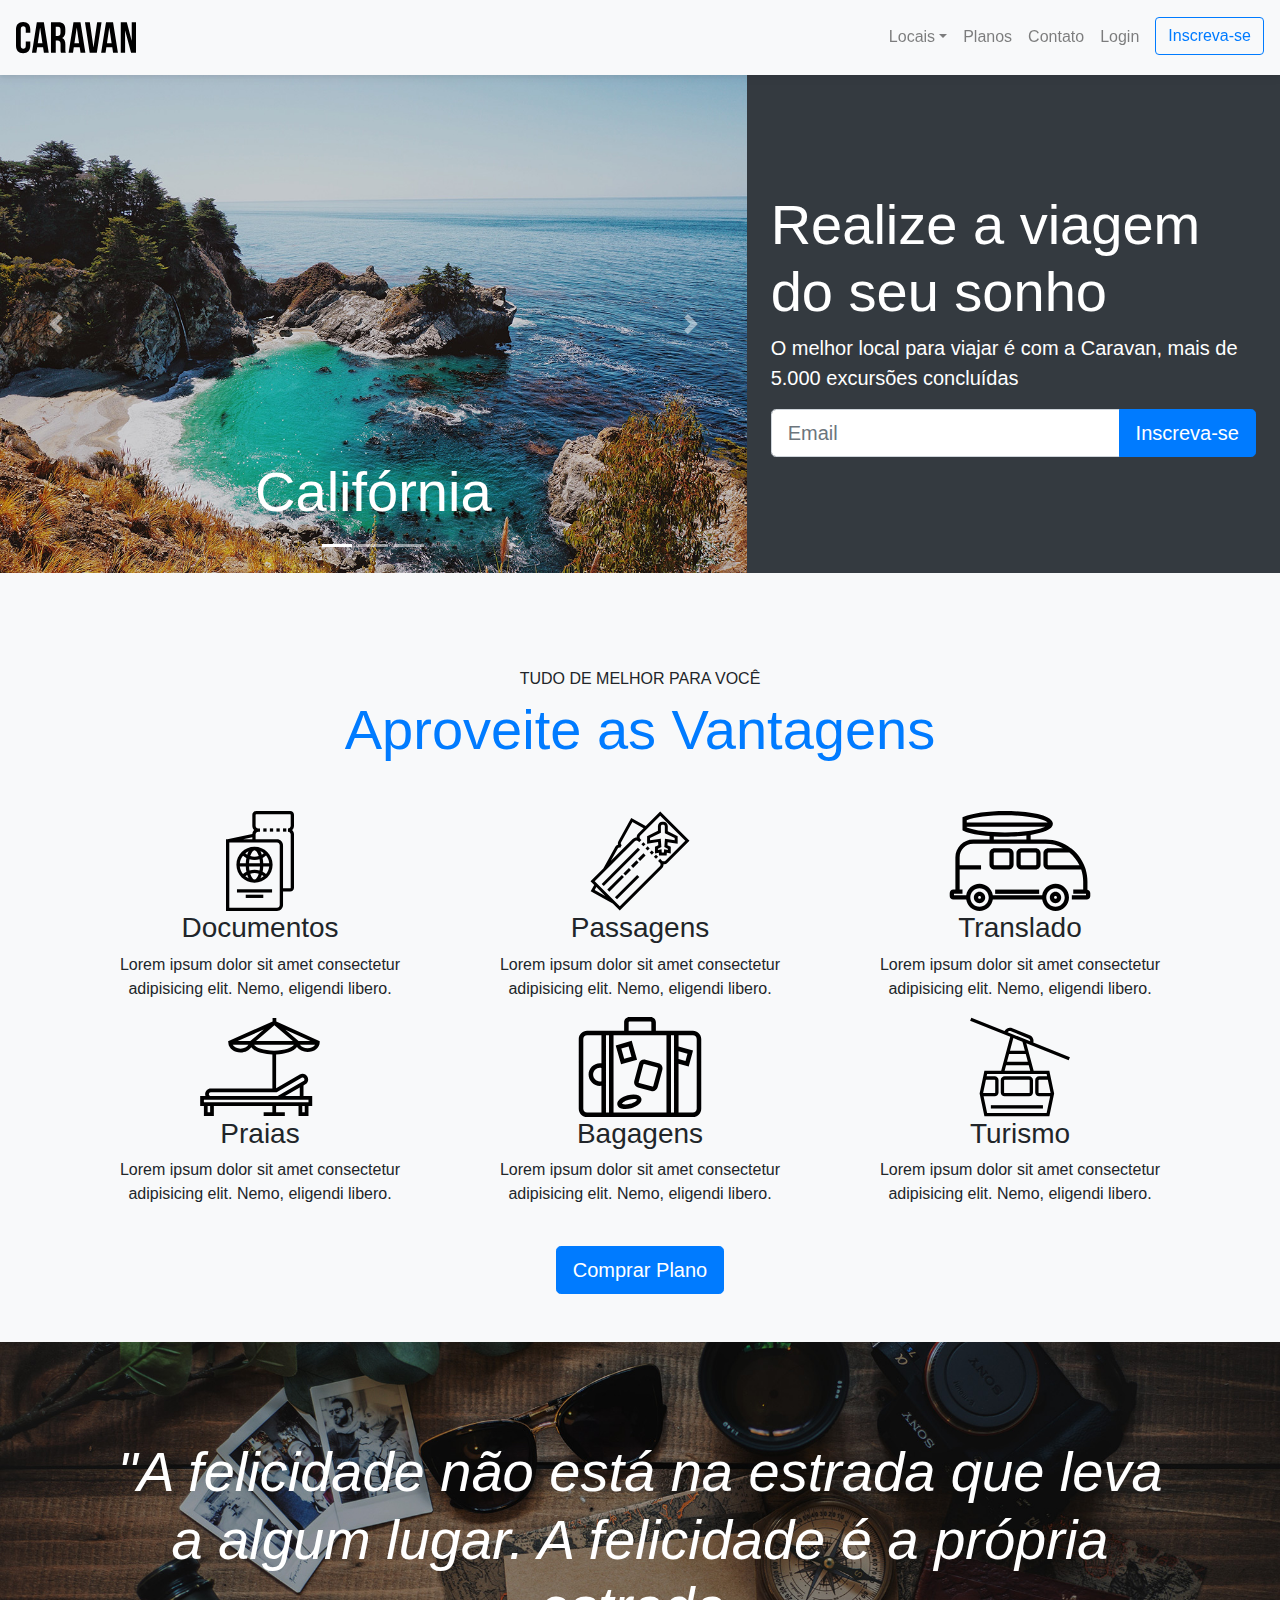
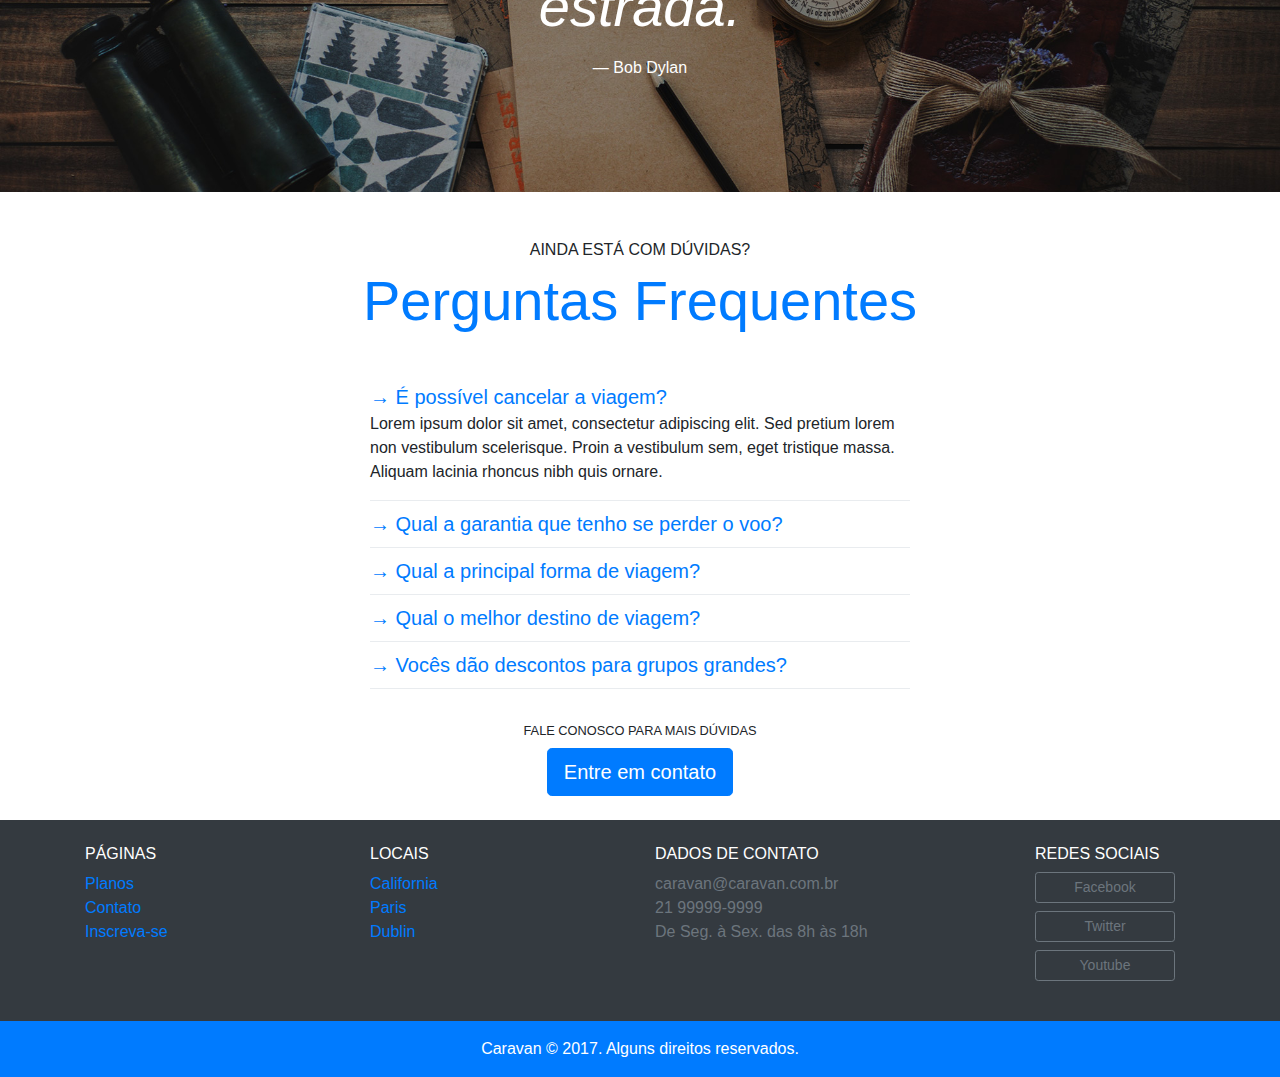
==== commit eac8575a: "style: add align self center to the subscribe section" ====
--- a/index.html
+++ b/index.html
@@ -87,8 +87,7 @@
                 </div>
             </div>
 
-            <div class="col-lg-5 p-4">
-
+            <div class="col-lg-5 p-4 align-self-center">
                 <h1 class="display-4">Realize a viagem do seu sonho</h1>
                 <p class="lead">O melhor local para viajar é com a Caravan, mais de 5.000 excursões concluídas</p>
                 <form action="">
@@ -179,7 +178,7 @@
         </div>
 
         <div class="row justify-content-center">
-            <div class="col-6" id="perguntasFrequentes" data-children=".pergunta">
+            <div class="col-md-6" id="perguntasFrequentes" data-children=".pergunta">
                 <div class="pergunta">
                     <a class="lead" data-toggle="collapse" href="#pergunta1" aria-expanded="true"
                         aria-controls="pergunta1">→ É possível cancelar a viagem?</a>
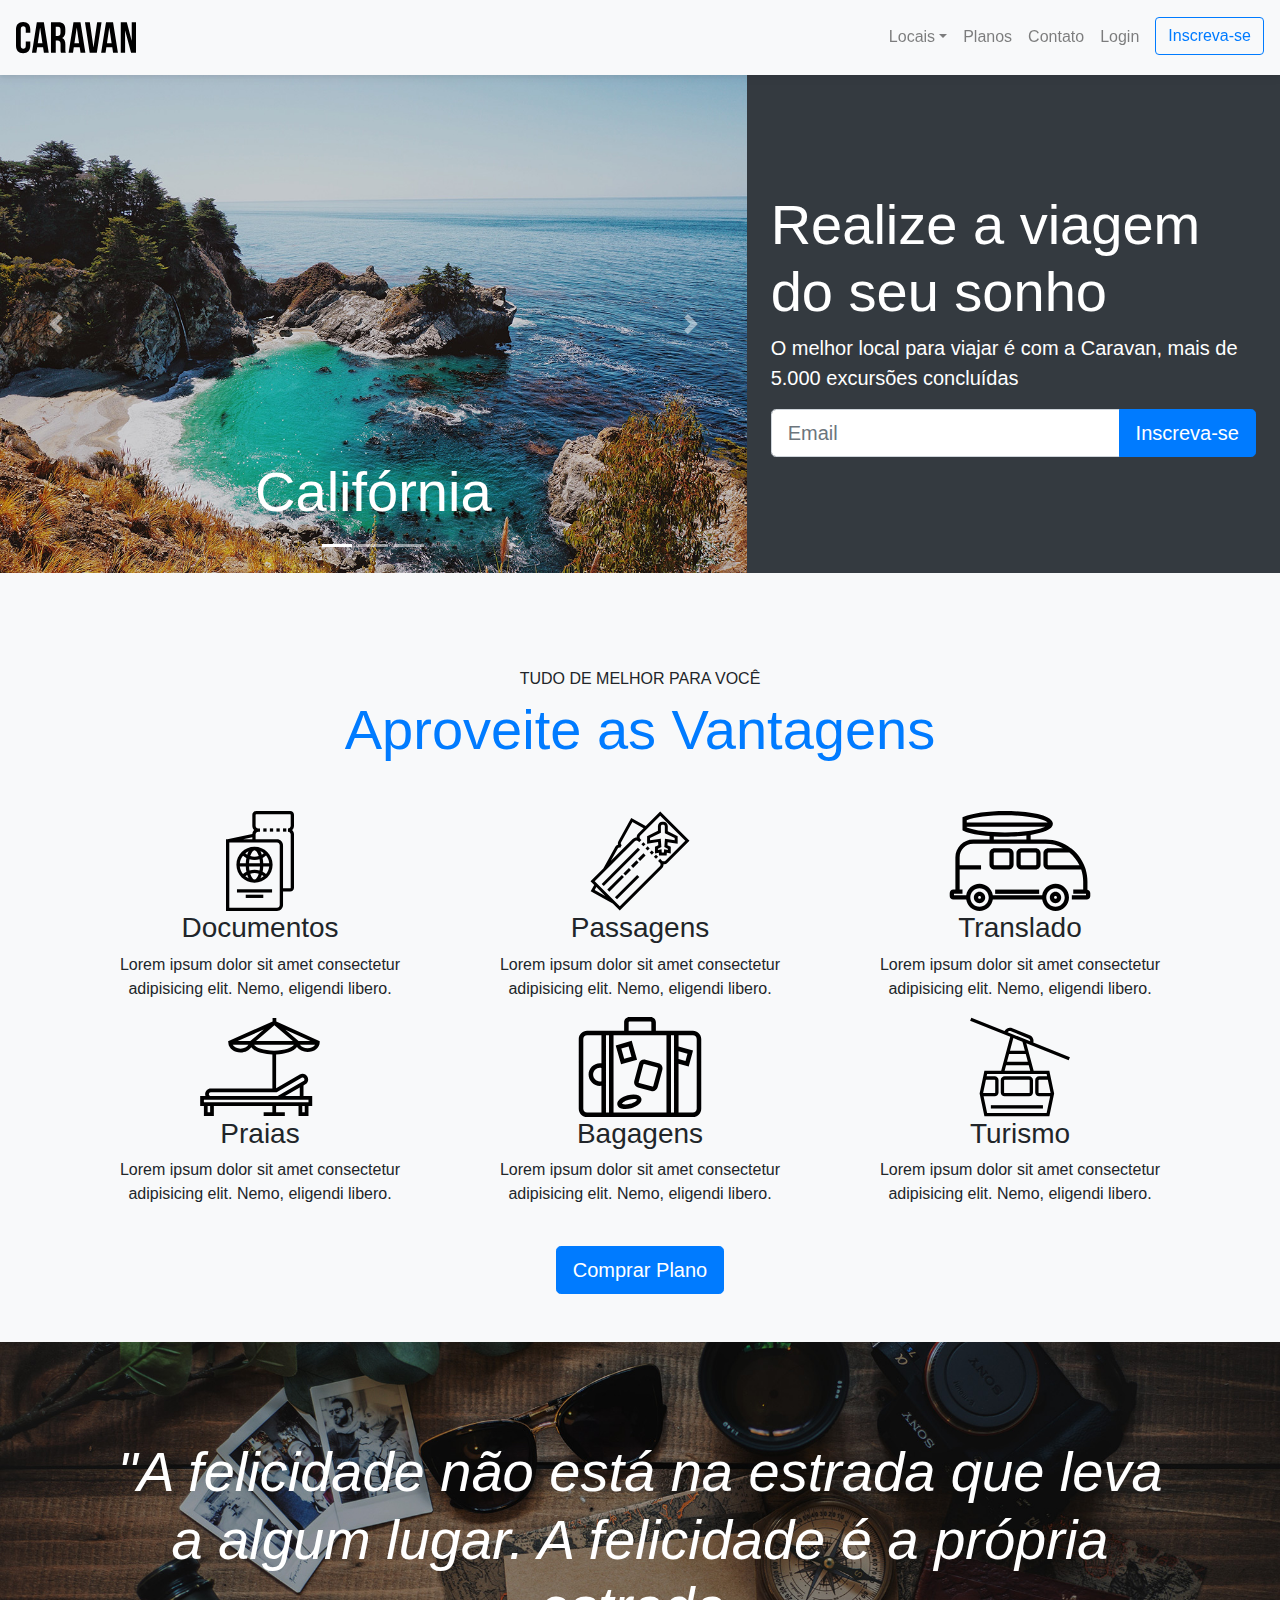
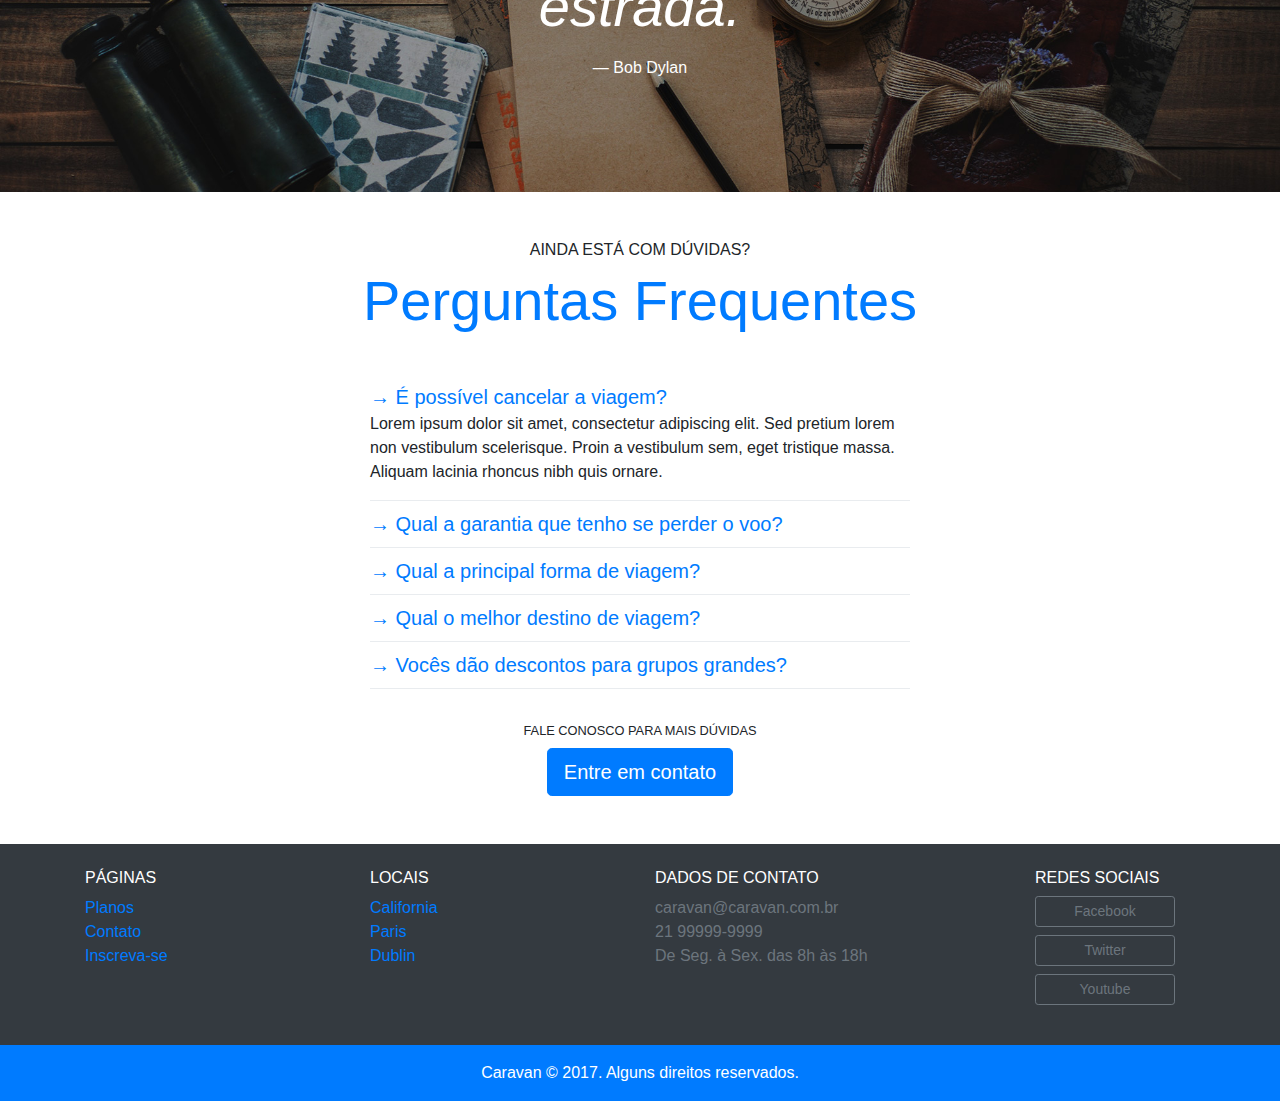
==== commit fc763449: "style: add margin top to the index html footer as well" ====
--- a/index.html
+++ b/index.html
@@ -10,6 +10,37 @@
 </head>
 
 <body>
+
+
+    <!-- Modal -->
+    <div class="modal fade" id="modalLogin" tabindex="-1" role="dialog" aria-labelledby="modalLoginTitulo"
+        aria-hidden="true">
+        <div class="modal-dialog" role="document">
+            <div class="modal-content">
+                <div class="modal-header">
+                    <h5 class="modal-title" id="modalLoginTitulo">Entre na sua conta</h5>
+                    <button type="button" class="close" data-dismiss="modal" aria-label="Close">
+                        <span aria-hidden="true">&times;</span>
+                    </button>
+                </div>
+                <div class="modal-body">
+                    <form>
+                        <div class="form-group">
+                            <label for="loginEmail">Email</label>
+                            <input type="email" class="form-control" id="loginEmail">
+                        </div>
+                        <div class="form-group">
+                            <label for="loginSenha">Senha</label>
+                            <input type="password" class="form-control" id="loginSenha">
+                        </div>
+                        <button type="submit" class="btn btn-primary">Entrar na conta</button>
+                        <small class="form-text text-muted">Esqueceu a senha? <a href="#">Clique aqui</a></small>
+                    </form>
+                </div>
+            </div>
+        </div>
+    </div>
+
     <nav class="navbar navbar-expand-md navbar-light bg-light fixed-top py-3 box-shadow">
         <a href="index.html" class="navbar-brand">
             <img src="img/caravan.svg" alt="Caravan">
@@ -37,7 +68,7 @@
                     <a class="nav-link" href="contato.html">Contato</a>
                 </li>
                 <li class="nav-item">
-                    <a class="nav-link" href="#">Login</a>
+                    <a class="nav-link" href="#" data-toggle="modal" data-target="#modalLogin">Login</a>
                 </li>
                 <li class="nav-item">
                     <a class="btn btn-outline-primary ml-md-2" href="#">Inscreva-se</a>
@@ -237,7 +268,7 @@
         </div>
     </section>
 
-    <footer class="bg-dark text-white">
+    <footer class="bg-dark text-white mt-5">
         <div class="container py-4">
             <div class="row">
                 <div class="col-md-3 col-6">
